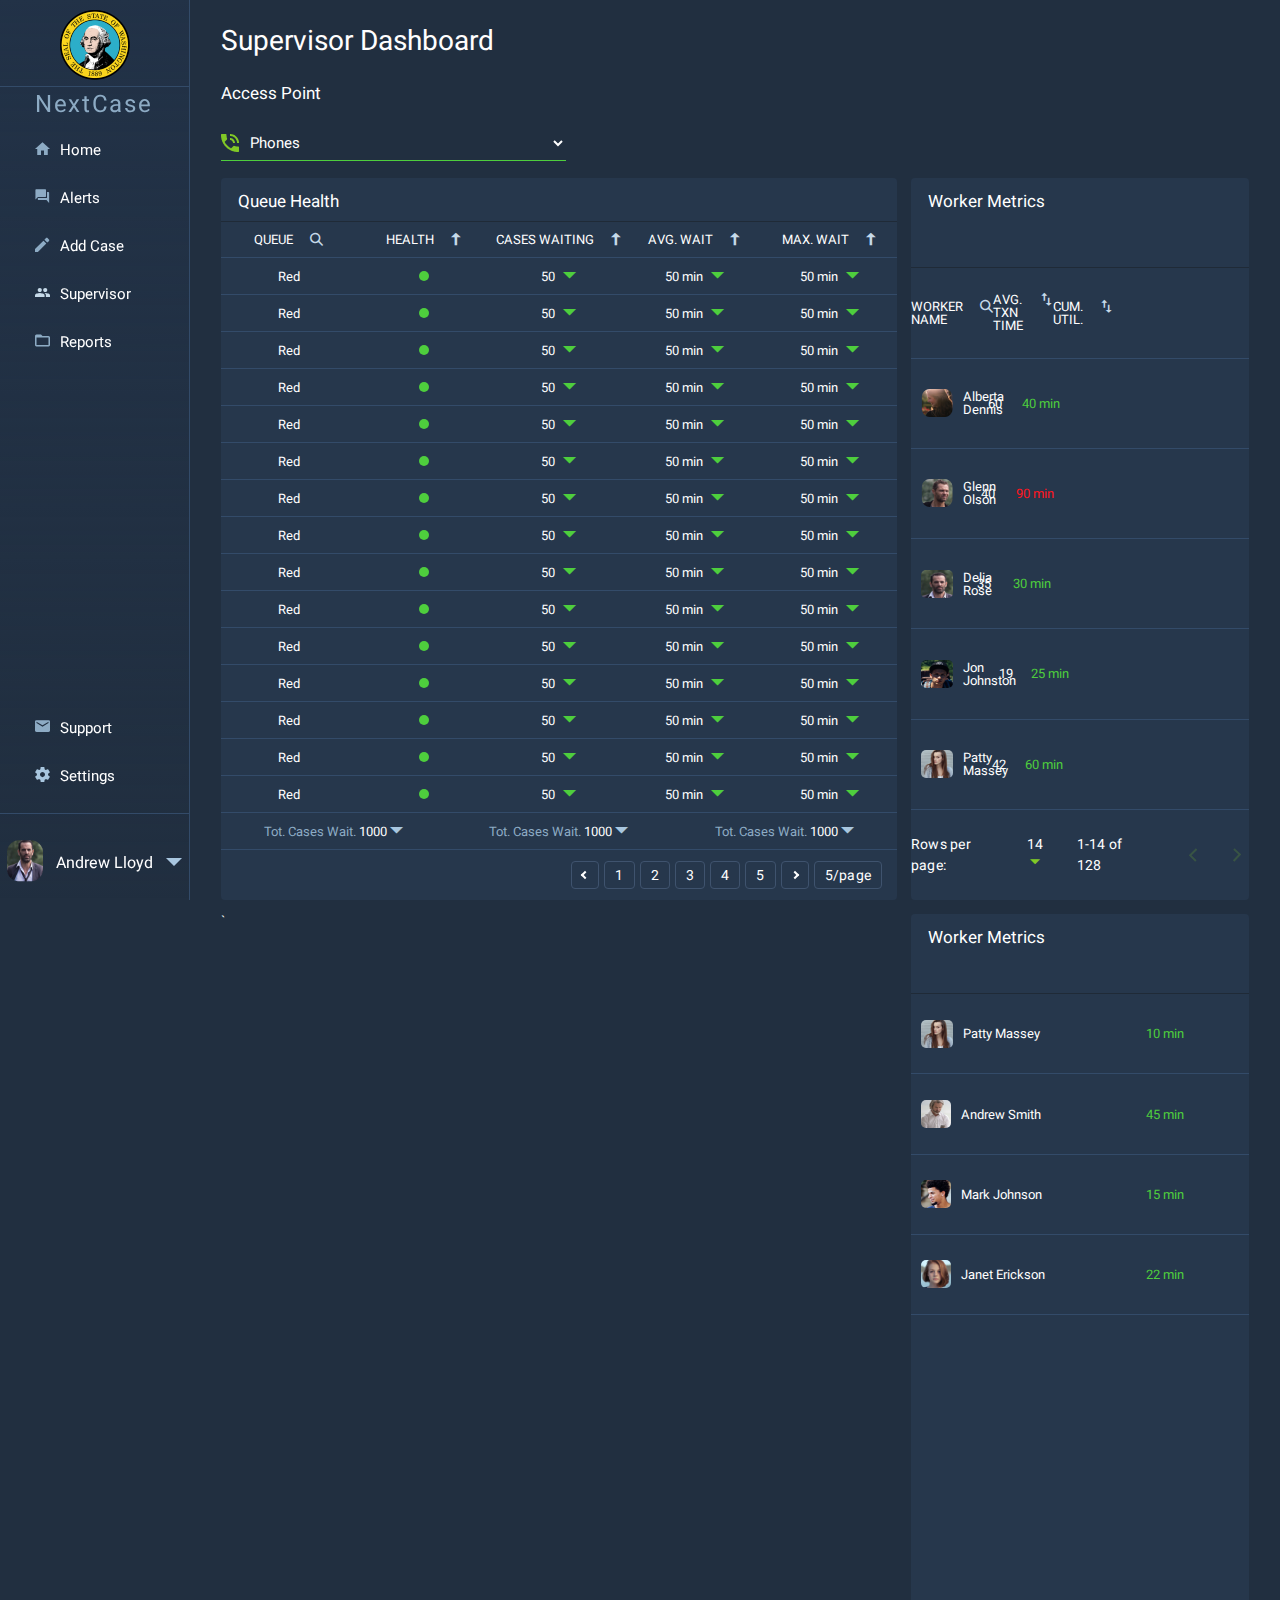
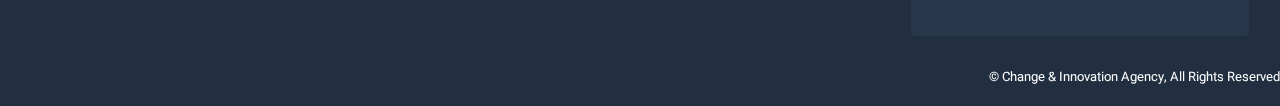
==== dashboard.html @ 998cd58a "start dashboard.html" ====
<!DOCTYPE html>
<html lang="en">

<head>
  <meta charset="UTF-8">
  <meta http-equiv="X-UA-Compatible" content="IE=edge">
  <meta name="viewport" content="width=device-width, initial-scale=1.0">
  <title>HW-6</title>

  <!-- Fonts -->
  <link rel="preconnect" href="https://fonts.gstatic.com">
  <link href="https://fonts.googleapis.com/css2?family=Heebo&display=swap" rel="stylesheet">

  <!-- Style -->
  <link rel="stylesheet" href="css/reset.min.css">
  <link rel="stylesheet" href="css/icons.css">
  <link rel="stylesheet" href="css/style.css">
</head>

<body>
  <div class="wrapper">
    <!-- Aside Start -->
    <aside class="aside">
      <div class="aside__logo">
        <a href="#" class="logo__link"><img src="images/Logo.png" alt="logo"></a>
      </div>
      <nav class="menu">
        <h2 class="menu__tittle">NextCase</h2>
        <!-- Menu Top -->
        <ul class="menu__list menu__top">
          <li class="menu__item">
            <a href="index.html" class="menu__link"><i class="icon-home"></i>home</a>
          </li>
          <li class="menu__item">
            <a href="#" class="menu__link"><i class="icon-alerts"></i>alerts</a>
          </li>
          <li class="menu__item">
            <a href="#" class="menu__link"><i class="icon-case"></i>add case</a>
          </li>
          <li class="menu__item">
            <a href="dashboard.html" class="menu__link"><i class="icon-supervisor"></i>supervisor</a>
          </li>
          <li class="menu__item">
            <a href="#" class="menu__link"><i class="icon-reports"></i>reports</a>
          </li>
        </ul>

        <!-- Menu Bottom -->
        <ul class="menu__list menu__bottom">
          <li class="menu__item">
            <a href="#" class="menu__link"><i class="icon-message"></i>support</a>
          </li>
          <li class="menu__item">
            <a href="#" class="menu__link"><i class="icon-setting"></i>settings</a>
          </li>
        </ul>
      </nav>

      <div class="aside__footer">
        <div class="footer__user-logo"><img src="images/user-logo.png" alt="user-logo"> </div>
        <div class="footer__user-name">Andrew Lloyd</div>
        <div class="footer__bnt"><i class="icon-arrow"></i></div>
      </div>
    </aside>
    <!-- Aside End -->

    <!-- Main Start -->
    <main class="main">
      <h2 class="main__tittle">supervisor dashboard</h2>
      <p class="main__sub-title">Access Point</p>
      <div class="select-wrapper">
        <select class="select-phone" name="select-phone" id="select-phone">
          <option value="none" hidden="">Phones</option>
          <option value="+380676314079">+380676314079</option>
          <option value="+380676314079">+380676314079</option>
          <option value="+380676314079">+380676314079</option>
          <option value="+380676314079">+380676314079</option>
        </select>
      </div>
      <div class="main__inner main__inner--dashboard-html">
        <div class="gueue__health main__table">      
          <div class="table__title">Queue Health</div>
          <div class="table__property">
            <div class="property__item">
              <p class="item__text">QUEUE</p>
              <i class="icon-serch"></i>
            </div>
            <div class="property__item">
              <p class="item__text">health</p>
              <i class="icon-Icon-up"></i>
            </div>
            <div class="property__item">
              <p class="item__text">Cases Waiting</p>
              <i class="icon-Icon-up"></i>
            </div>
            <div class="property__item">
              <p class="item__text">AVG. WAIT</p>
              <i class="icon-Icon-up"></i>
            </div>
            <div class="property__item">
              <p class="item__text">Max. Wait</p>
              <i class="icon-Icon-up"></i>
            </div>
          </div>
          <div class="table__row">
            <div class="row__item">Red</div>
            <div class="row__item"> 
              <div class="circle-color circle-color--green"></div> 
            </div>
            <div class="row__item">
              50
            <i class="icon-arrow icon-arrow--green"></i> 
            </div>
            <div class="row__item">
              50 min
            <i class="icon-arrow icon-arrow--green"></i>
            </div>
            <div class="row__item">
              50 min
            <i class="icon-arrow icon-arrow--green"></i>
            </div>
          </div>
          <div class="table__row">
            <div class="row__item">Red</div>
            <div class="row__item"> 
              <div class="circle-color circle-color--green"></div> 
            </div>
            <div class="row__item">
              50
            <i class="icon-arrow icon-arrow--green"></i> 
            </div>
            <div class="row__item">
              50 min
            <i class="icon-arrow icon-arrow--green"></i>
            </div>
            <div class="row__item">
              50 min
            <i class="icon-arrow icon-arrow--green"></i>
            </div>
          </div>
          <div class="table__row">
            <div class="row__item">Red</div>
            <div class="row__item"> 
              <div class="circle-color circle-color--green"></div> 
            </div>
            <div class="row__item">
              50
            <i class="icon-arrow icon-arrow--green"></i> 
            </div>
            <div class="row__item">
              50 min
            <i class="icon-arrow icon-arrow--green"></i>
            </div>
            <div class="row__item">
              50 min
            <i class="icon-arrow icon-arrow--green"></i>
            </div>
          </div>
          <div class="table__row">
            <div class="row__item">Red</div>
            <div class="row__item"> 
              <div class="circle-color circle-color--green"></div> 
            </div>
            <div class="row__item">
              50
            <i class="icon-arrow icon-arrow--green"></i> 
            </div>
            <div class="row__item">
              50 min
            <i class="icon-arrow icon-arrow--green"></i>
            </div>
            <div class="row__item">
              50 min
            <i class="icon-arrow icon-arrow--green"></i>
            </div>
          </div>
          <div class="table__row">
            <div class="row__item">Red</div>
            <div class="row__item"> 
              <div class="circle-color circle-color--green"></div> 
            </div>
            <div class="row__item">
              50
            <i class="icon-arrow icon-arrow--green"></i> 
            </div>
            <div class="row__item">
              50 min
            <i class="icon-arrow icon-arrow--green"></i>
            </div>
            <div class="row__item">
              50 min
            <i class="icon-arrow icon-arrow--green"></i>
            </div>
          </div>
          <div class="table__row">
            <div class="row__item">Red</div>
            <div class="row__item"> 
              <div class="circle-color circle-color--green"></div> 
            </div>
            <div class="row__item">
              50
            <i class="icon-arrow icon-arrow--green"></i> 
            </div>
            <div class="row__item">
              50 min
            <i class="icon-arrow icon-arrow--green"></i>
            </div>
            <div class="row__item">
              50 min
            <i class="icon-arrow icon-arrow--green"></i>
            </div>
          </div>
          <div class="table__row">
            <div class="row__item">Red</div>
            <div class="row__item"> 
              <div class="circle-color circle-color--green"></div> 
            </div>
            <div class="row__item">
              50
            <i class="icon-arrow icon-arrow--green"></i> 
            </div>
            <div class="row__item">
              50 min
            <i class="icon-arrow icon-arrow--green"></i>
            </div>
            <div class="row__item">
              50 min
            <i class="icon-arrow icon-arrow--green"></i>
            </div>
          </div>
          <div class="table__row">
            <div class="row__item">Red</div>
            <div class="row__item"> 
              <div class="circle-color circle-color--green"></div> 
            </div>
            <div class="row__item">
              50
            <i class="icon-arrow icon-arrow--green"></i> 
            </div>
            <div class="row__item">
              50 min
            <i class="icon-arrow icon-arrow--green"></i>
            </div>
            <div class="row__item">
              50 min
            <i class="icon-arrow icon-arrow--green"></i>
            </div>
          </div>
          <div class="table__row">
            <div class="row__item">Red</div>
            <div class="row__item"> 
              <div class="circle-color circle-color--green"></div> 
            </div>
            <div class="row__item">
              50
            <i class="icon-arrow icon-arrow--green"></i> 
            </div>
            <div class="row__item">
              50 min
            <i class="icon-arrow icon-arrow--green"></i>
            </div>
            <div class="row__item">
              50 min
            <i class="icon-arrow icon-arrow--green"></i>
            </div>
          </div>
          <div class="table__row">
            <div class="row__item">Red</div>
            <div class="row__item"> 
              <div class="circle-color circle-color--green"></div> 
            </div>
            <div class="row__item">
              50
            <i class="icon-arrow icon-arrow--green"></i> 
            </div>
            <div class="row__item">
              50 min
            <i class="icon-arrow icon-arrow--green"></i>
            </div>
            <div class="row__item">
              50 min
            <i class="icon-arrow icon-arrow--green"></i>
            </div>
          </div>
          <div class="table__row">
            <div class="row__item">Red</div>
            <div class="row__item"> 
              <div class="circle-color circle-color--green"></div> 
            </div>
            <div class="row__item">
              50
            <i class="icon-arrow icon-arrow--green"></i> 
            </div>
            <div class="row__item">
              50 min
            <i class="icon-arrow icon-arrow--green"></i>
            </div>
            <div class="row__item">
              50 min
            <i class="icon-arrow icon-arrow--green"></i>
            </div>
          </div>
          <div class="table__row">
            <div class="row__item">Red</div>
            <div class="row__item"> 
              <div class="circle-color circle-color--green"></div> 
            </div>
            <div class="row__item">
              50
            <i class="icon-arrow icon-arrow--green"></i> 
            </div>
            <div class="row__item">
              50 min
            <i class="icon-arrow icon-arrow--green"></i>
            </div>
            <div class="row__item">
              50 min
            <i class="icon-arrow icon-arrow--green"></i>
            </div>
          </div>
          <div class="table__row">
            <div class="row__item">Red</div>
            <div class="row__item"> 
              <div class="circle-color circle-color--green"></div> 
            </div>
            <div class="row__item">
              50
            <i class="icon-arrow icon-arrow--green"></i> 
            </div>
            <div class="row__item">
              50 min
            <i class="icon-arrow icon-arrow--green"></i>
            </div>
            <div class="row__item">
              50 min
            <i class="icon-arrow icon-arrow--green"></i>
            </div>
          </div>
          <div class="table__row">
            <div class="row__item">Red</div>
            <div class="row__item"> 
              <div class="circle-color circle-color--green"></div> 
            </div>
            <div class="row__item">
              50
            <i class="icon-arrow icon-arrow--green"></i> 
            </div>
            <div class="row__item">
              50 min
            <i class="icon-arrow icon-arrow--green"></i>
            </div>
            <div class="row__item">
              50 min
            <i class="icon-arrow icon-arrow--green"></i>
            </div>
          </div>
          <div class="table__row">
            <div class="row__item">Red</div>
            <div class="row__item"> 
              <div class="circle-color circle-color--green"></div> 
            </div>
            <div class="row__item">
              50
            <i class="icon-arrow icon-arrow--green"></i> 
            </div>
            <div class="row__item">
              50 min
            <i class="icon-arrow icon-arrow--green"></i>
            </div>
            <div class="row__item">
              50 min
            <i class="icon-arrow icon-arrow--green"></i>
            </div>
          </div>
          <div class="table__row table__row--bottom-property">
            <div class="row__item">
              <span class="property-color">Tot. Cases Wait.</span>  
              1000
              <i class="icon-arrow"></i>
            </div>
            <div class="row__item">
              <span class="property-color">Tot. Cases Wait.</span>  
              1000
              <i class="icon-arrow"></i>
            </div>
            <div class="row__item">
              <span class="property-color">Tot. Cases Wait.</span>  
              1000
              <i class="icon-arrow"></i>
            </div>
          </div>
          <div class="table__footer">
            <div class="footer__pages">
              <div class="footer__page">
                <div class="page__arrow page__arrow--left"></div> 
              </div>
              <div class="footer__page">1</div>
              <div class="footer__page">2</div>
              <div class="footer__page">3</div>
              <div class="footer__page">4</div>
              <div class="footer__page">5</div>
              <div class="footer__page">
                <div class="page__arrow page__arrow--right"></div> 
              </div>
              <div class="footer__page">5/page</div>
            </div>
          </div>
        </div>

        <div class="main__metrics main__table main__metrics--dashboard-html">
          <div class="table__title">Worker Metrics</div>
          <div class="table__property table__property--more-items">
            <div class="property__item">
              <p class="item__text">WORKER NAME</p>
              <i class="icon-serch"></i>
            </div>
            <div class="property__item">
              <p class="item__text">AVG. TXN TIME</p>
              <i class="icon-sort"></i>
            </div>
            <div class="property__item">
              <p class="item__text">CUM. UTIL.</p>
              <i class="icon-sort"></i>
            </div>
          </div>
          <div class="table__row table__row--more-items">
            <div class="row__item row__item--user-logo">
              <img src="images/user-logo2.png" alt="user-logo">
              Alberta Dennis
            </div>
            <div class="row__item">60</div>
            <div class="row__item row__item--more-btn row__item--color-green">
              40 min
              <i class="icon-more-btn"></i>
            </div>
          </div>
          <div class="table__row table__row--more-items">
            <div class="row__item row__item--user-logo">
              <img src="images/user-logo3.png" alt="user-logo">
              Glenn Olson
            </div>
            <div class="row__item">40</div>
            <div class="row__item row__item--more-btn row__item--color-green row__item--color-error">
              90 min
              <i class="icon-more-btn"></i>
            </div>
          </div>
          <div class="table__row table__row--more-items">
            <div class="row__item row__item--user-logo">
              <img src="images/user-logo4.png" alt="user-logo">
              Delia Rose
            </div>
            <div class="row__item">35</div>
            <div class="row__item row__item--more-btn row__item--color-green">
              30 min
              <i class="icon-more-btn"></i>
            </div>
          </div>
          <div class="table__row table__row--more-items">
            <div class="row__item row__item--user-logo">
              <img src="images/user-logo5.png" alt="user-logo">
              Jon Johnston
            </div>
            <div class="row__item">19</div>
            <div class="row__item row__item--more-btn row__item--color-green">
              25 min
              <i class="icon-more-btn"></i>
            </div>
          </div>
          <div class="table__row table__row--more-items">
            <div class="row__item row__item--user-logo">
              <img src="images/user-logo6.png" alt="user-logo">
              Patty Massey
            </div>
            <div class="row__item">42</div>
            <div class="row__item row__item--more-btn row__item--color-green">
              60 min
              <i class="icon-more-btn"></i>
            </div>
          </div>
          
          <div class="table__footer">
            <div class="rows-page">Rows per page:</div>
            <div class="num-rows-page">
              14
              <i class="icon-arrow icon-arrow--color"></i>
            </div>
            <div class="page-of">1-14 of 128</div>
            <div class="prev-btn"></div>
            <div class="next-btn"></div>
          </div>
        </div>`

        <div class="main__workers main__table">
          <div class="table__title">Worker Metrics</div>
          <div class="table__row table__row--less-items">
            <div class="row__item row__item--user-logo">
              <img src="images/user-logo6.png" alt="user-logo">
              Patty Massey
            </div>
            <div class="row__item row__item--more-btn row__item--color-green">
              10 min
              <i class="icon-more-btn"></i>
            </div>
          </div>
          <div class="table__row table__row--less-items">
            <div class="row__item row__item--user-logo">
              <img src="images/user-logo7.png" alt="user-logo">
              Andrew Smith
            </div>
            <div class="row__item row__item--more-btn row__item--color-green">
              45 min
              <i class="icon-more-btn"></i>
            </div>
          </div>
          <div class="table__row table__row--less-items">
            <div class="row__item row__item--user-logo">
              <img src="images/user-logo8.png" alt="user-logo">
              Mark Johnson
            </div>
            <div class="row__item row__item--more-btn row__item--color-green">
              15 min
              <i class="icon-more-btn"></i>
            </div>
          </div>
          <div class="table__row table__row--less-items">
            <div class="row__item row__item--user-logo">
              <img src="images/user-logo9.png" alt="user-logo">
              Janet Erickson
            </div>
            <div class="row__item row__item--more-btn row__item--color-green">
              22 min
              <i class="icon-more-btn"></i>
            </div>
          </div>
        </div>
        

      </div>

    </main>
    <!-- Main End -->
    <div class="footer">
      <p class="footer__copyright">&copy; Change & Innovation Agency, All Rights Reserved</p>
    </div>
  </div>

  <script src="script/script.js"></script>
</body>

</html>
---- css/icons.css ----
@font-face {
  font-family: 'icomoon';
  src:  url('../fonts/icomoon.eot?vpp9i1');
  src:  url('../fonts/icomoon.eot?vpp9i1#iefix') format('embedded-opentype'),
    url('../fonts/icomoon.ttf?vpp9i1') format('truetype'),
    url('../fonts/icomoon.woff?vpp9i1') format('woff'),
    url('../fonts/icomoon.svg?vpp9i1#icomoon') format('svg');
  font-weight: normal;
  font-style: normal;
  font-display: block;
}

[class^="icon-"], [class*=" icon-"] {
  /* use !important to prevent issues with browser extensions that change fonts */
  font-family: 'icomoon' !important;
  speak: never;
  font-style: normal;
  font-weight: normal;
  font-variant: normal;
  text-transform: none;
  line-height: 1;

  /* Better Font Rendering =========== */
  -webkit-font-smoothing: antialiased;
  -moz-osx-font-smoothing: grayscale;
}

.icon-arrow-bot .path1:before {
  content: "\e90c";
  color: rgb(129, 201, 38);
}
.icon-arrow-bot .path2:before {
  content: "\e90d";
  margin-left: -1.22265625em;
  color: rgb(37, 54, 75);
}
.icon-arrow-bot .path3:before {
  content: "\e90e";
  margin-left: -1.22265625em;
  color: rgb(129, 201, 38);
}
.icon-arrow-up .path1:before {
  content: "\e90f";
  color: rgb(255, 21, 31);
}
.icon-arrow-up .path2:before {
  content: "\e910";
  margin-left: -1.22265625em;
  color: rgb(37, 54, 75);
}
.icon-arrow-up .path3:before {
  content: "\e911";
  margin-left: -1.22265625em;
  color: rgb(255, 21, 31);
}
.icon-Icon-up:before {
  content: "\e90b";
  color: #c5d9e8;
}
.icon-alerts:before {
  content: "\e900";
  color: #8dabc4;
}
.icon-arrow:before {
  content: "\e901";
  color: #a8c6df;
}
.icon-case:before {
  content: "\e902";
  color: #8dabc4;
}
.icon-home:before {
  content: "\e903";
  color: #8dabc4;
}
.icon-message:before {
  content: "\e904";
  color: #8dabc4;
}
.icon-more-btn:before {
  content: "\e905";
  color: #a8c6df;
}
.icon-reports:before {
  content: "\e906";
  color: #8dabc4;
}
.icon-serch:before {
  content: "\e907";
  color: #c5d9e8;
}
.icon-setting:before {
  content: "\e908";
  color: #a8c6df;
}
.icon-sort:before {
  content: "\e909";
  color: #c5d9e8;
}
.icon-supervisor:before {
  content: "\e90a";
  color: #c5d9e8;
}
---- css/style.css ----
* {
  box-sizing: border-box;
  list-style: none;
  text-decoration: none;
  margin: 0;
  padding: 0;
  font-family: Heebo, sans-serif;
  font-weight: normal;
  color: #fff;
  font-size: 13px;
}

img {
  max-width: 100%;
}

body {
  background: #000;
}

.wrapper {
  max-width: 1420px;
  margin: 0 auto;
}

.aside {
  width: 190px;
  height: 100vh;
  display: flex;
  flex-direction: column;
  justify-content: space-between;
  position: fixed;
  background: linear-gradient(360deg, rgba(34, 50, 71, 0.0001) 0%, #223247 100%);
  border-right: 1px solid #334b69;
}

.aside__logo {
  display: flex;
  justify-content: center;
  width: 100%;
  height: 87px;
  border-bottom: 1px solid #334b69;
  margin-bottom: 9px;
}

.logo__link {
  display: grid;
  padding: 10px 0;
}

.menu {
  height: 100%;
  display: flex;
  flex-direction: column;
  padding-left: 35px;
  border-bottom: 1px solid #334b69;
  margin-bottom: 11px;
}

.menu__top {
  flex-grow: 1;
}

.menu__tittle {
  font-size: 24px;
  color: #8dabc4;
  line-height: 17px;
  letter-spacing: 1.7px;
  margin-bottom: 26px;
}

.menu__item {
  font-size: 15px;
  line-height: 22px;
  color: #ECF5FD;
  text-transform: capitalize;
  margin-bottom: 26px;
  position: relative;
}
.menu__item::before {
  content: "";
  display: block;
  position: absolute;
  top: 0;
  left: -35px;
  width: 3px;
  height: 100%;
  background: transparent;
  transition: background 0.2s ease-in-out;
}
.menu__item:hover::before {
  background: #0093ee;
}

.menu__link i {
  margin-right: 10px;
}
.menu__link:hover, .menu__link:hover i::before {
  color: #0093ee;
}

.aside__footer {
  display: flex;
  justify-content: space-around;
  align-items: center;
  padding: 15px 0;
}

.footer__bnt {
  cursor: pointer;
}

.main {
  background: #000;
  margin-left: 190px;
  padding: 31px;
}

.main__tittle {
  font-size: 28px;
  line-height: 22px;
  color: #FFFEFE;
  text-transform: capitalize;
  margin-bottom: 30px;
}

.main__inner {
  display: grid;
  grid-template: 1fr 1fr/3fr 1fr;
  grid-gap: 14px;
}

.main__table {
  display: grid;
  background: #26374c;
  border-radius: 4px;
}

.table__title {
  font-size: 17px;
  line-height: 22px;
  text-align: left;
  text-transform: capitalize;
  border-bottom: 1px solid #1F2A37;
  padding: 13px 0 8px 17px;
}

.table__row,
.table__property {
  display: grid;
  grid-template-columns: repeat(5, 1fr);
  justify-items: center;
  align-items: center;
  cursor: pointer;
  border-bottom: 1px solid #334b69;
  padding: 11px 0;
}

.property__item {
  display: flex;
  text-transform: uppercase;
}

.item__text {
  margin-right: 17px;
}

.table__row {
  position: relative;
}
.table__row::before {
  content: "";
  display: block;
  position: absolute;
  top: 0;
  left: 0px;
  width: 3px;
  height: 100%;
  background: transparent;
}
.table__row:hover {
  background: #212f40;
}
.table__row:hover::before {
  background: #0093ee;
}
.table__row:hover .row__item--more-btn > i {
  display: block;
}

.row-item {
  position: relative;
}

.row__item--more-btn {
  position: relative;
}
.row__item--more-btn i {
  display: none;
  position: absolute;
  top: 0;
  right: -30px;
}

.table__footer {
  display: flex;
  justify-content: flex-end;
  align-items: center;
  margin-right: 10px;
  font-size: 14px;
  line-height: 21px;
  letter-spacing: 0.25px;
  padding: 11px 0;
}

.rows-page {
  margin-right: 30px;
}

.page-of {
  margin-right: 50px;
}

.icon-arrow--color {
  position: relative;
  margin-right: 40px;
}
.icon-arrow--color::before {
  color: #81c926;
  font-size: 10px;
  position: absolute;
  top: 0;
  left: 3px;
}

.prev-btn,
.next-btn {
  width: 10px;
  height: 10px;
  border: 2px solid rgba(129, 201, 38, 0.2);
  transform: rotate(45deg);
  border-top: transparent;
  border-right: transparent;
  cursor: pointer;
}
.prev-btn:hover,
.next-btn:hover {
  border-color: #81c926;
}

.next-btn {
  margin-left: 30px;
  transform: rotate(-137deg);
}

.main__health {
  grid-template: repeat(9, 1fr)/1fr;
}

.main__metrics {
  grid-column: 1/3;
  grid-template: repeat(8, 1fr)/1fr;
}

.main__workers {
  grid-template: repeat(9, 1fr)/1fr;
}

.table__property--more-items,
.table__row--more-items {
  grid-template-columns: repeat(7, 1fr);
}

.row__item--user-logo {
  display: flex;
  justify-self: start;
  align-items: center;
  margin-left: 10px;
}
.row__item--user-logo img {
  margin-right: 10px;
  border-radius: 5px;
}

.row__item--color-blue {
  color: #0093ee;
}

.row__item--color-green {
  color: #4ece3d;
}

.row__item--color-error {
  color: #ff151f;
}

.table__row--less-items {
  grid-template-columns: repeat(2, 1fr);
}

.footer__copyright {
  position: relative;
  right: 0;
  bottom: 0;
  font-size: 13px;
  line-height: 19px;
  text-align: right;
  margin-bottom: 20px;
}

body,
.main {
  background: #212f40;
}

.gueue__health {
  grid-template: auto;
}

.main__sub-title {
  font-size: 17px;
  line-height: 22px;
  margin-bottom: 21px;
}

.select-wrapper {
  position: relative;
}
.select-wrapper::before {
  content: "";
  position: absolute;
  top: 8px;
  left: 0;
  display: block;
  width: 18px;
  height: 18px;
  background-image: url(../images/phone-logo.png);
  background-size: cover;
}

.select-phone {
  width: 345px;
  background: transparent;
  outline: none;
  border: none;
  border-bottom: 1px solid #4ece3d;
  margin-bottom: 17px;
  padding: 5px;
  padding-left: 25px;
  position: relative;
  font-size: 15px;
  line-height: 22px;
}
.select-phone option {
  background: #212f40;
}

.circle-color {
  width: 10px;
  height: 10px;
  border-radius: 50%;
}

.circle-color--green {
  background: #4ece3d;
}

.circle-color--yellow {
  background: #faca00;
}

.circle-color--red {
  background: #ff151f;
}

.icon-arrow--green {
  margin-left: 5px;
}
.icon-arrow--green::before {
  color: #4ece3d;
}

.table__row--bottom-property {
  grid-template-columns: repeat(3, 1fr);
}

.property-color {
  color: #8dabc4;
}

.footer__pages {
  display: flex;
}

.footer__page {
  display: flex;
  justify-content: center;
  align-items: center;
  min-width: 28px;
  height: 28px;
  border: 1px solid #3F536E;
  box-sizing: border-box;
  border-radius: 4px;
  margin-right: 5px;
  padding: 0 10px;
  cursor: pointer;
}
.footer__page:hover, .footer__page:hover .page__arrow {
  color: #0093ee;
  border-color: #0093ee;
}

.page__arrow {
  width: 6px;
  height: 6px;
  border: 2px solid #fff;
  border-right: none;
  border-bottom: none;
}

.page__arrow--left {
  transform: rotate(-45deg);
}

.page__arrow--right {
  transform: rotate(135deg);
}

.main__metrics--dashboard-html {
  grid-column: auto;
}

.main__inner--dashboard-html {
  grid-template: 1fr 1fr/2fr 1fr;
}
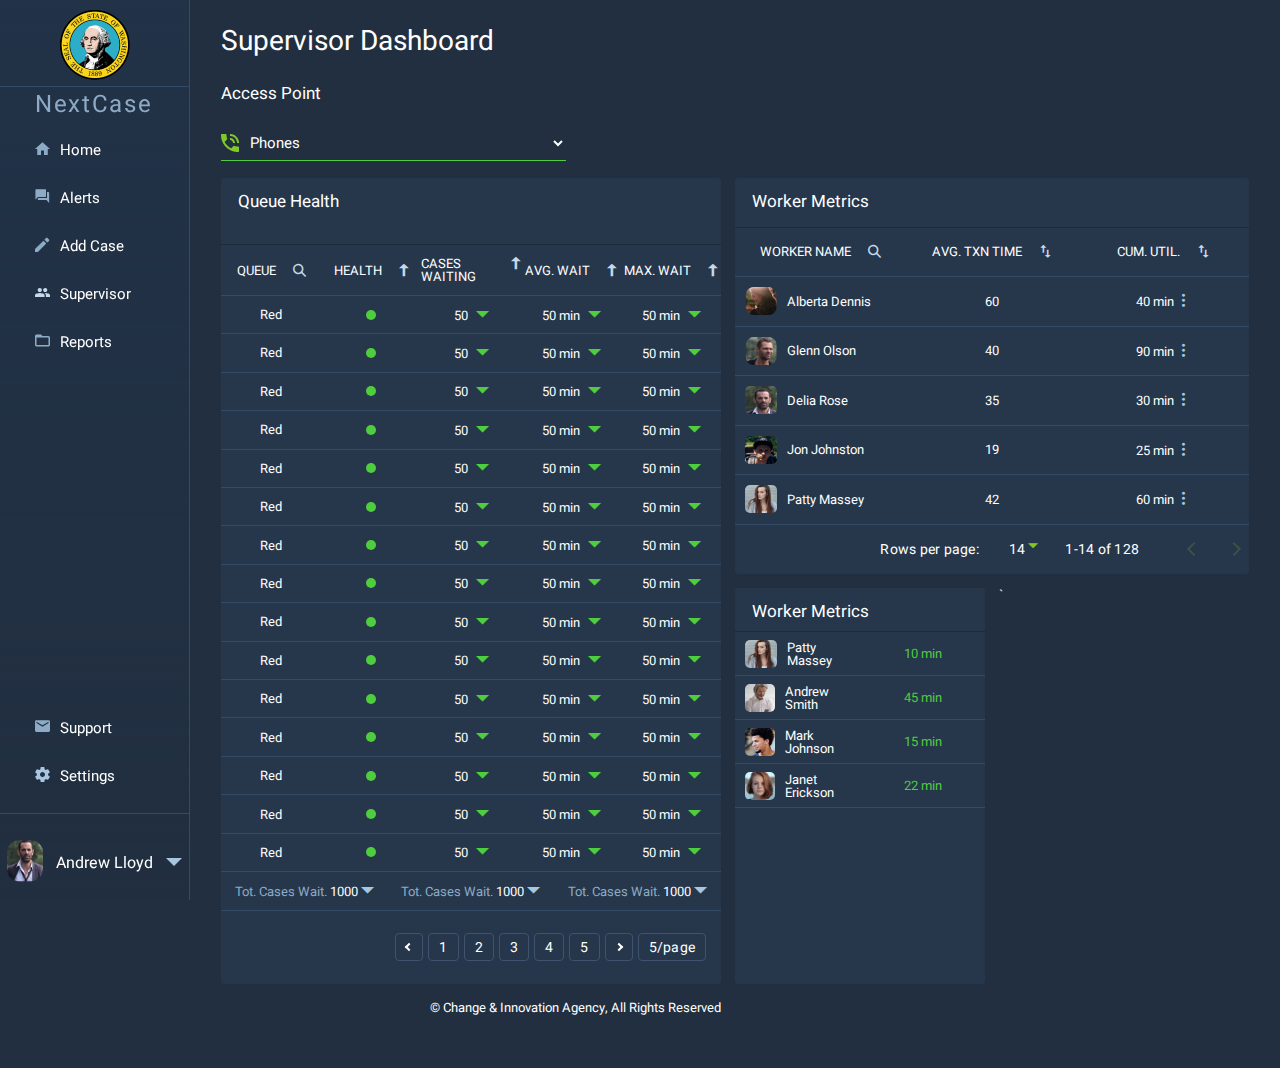
==== commit 5aba4675: "fix grid table dashboard.html" ====
--- a/dashboard.html
+++ b/dashboard.html
@@ -78,7 +78,7 @@
         </select>
       </div>
       <div class="main__inner main__inner--dashboard-html">
-        <div class="gueue__health main__table">      
+        <div class="gueue__health main__table gueue__health--dashboard-html">      
           <div class="table__title">Queue Health</div>
           <div class="table__property">
             <div class="property__item">
@@ -409,7 +409,7 @@
 
         <div class="main__metrics main__table main__metrics--dashboard-html">
           <div class="table__title">Worker Metrics</div>
-          <div class="table__property table__property--more-items">
+          <div class="table__property">
             <div class="property__item">
               <p class="item__text">WORKER NAME</p>
               <i class="icon-serch"></i>
@@ -423,57 +423,57 @@
               <i class="icon-sort"></i>
             </div>
           </div>
-          <div class="table__row table__row--more-items">
+          <div class="table__row">
             <div class="row__item row__item--user-logo">
               <img src="images/user-logo2.png" alt="user-logo">
               Alberta Dennis
             </div>
             <div class="row__item">60</div>
-            <div class="row__item row__item--more-btn row__item--color-green">
+            <div class="row__item">
               40 min
               <i class="icon-more-btn"></i>
             </div>
           </div>
-          <div class="table__row table__row--more-items">
+          <div class="table__row">
             <div class="row__item row__item--user-logo">
               <img src="images/user-logo3.png" alt="user-logo">
               Glenn Olson
             </div>
             <div class="row__item">40</div>
-            <div class="row__item row__item--more-btn row__item--color-green row__item--color-error">
+            <div class="row__item">
               90 min
               <i class="icon-more-btn"></i>
             </div>
           </div>
-          <div class="table__row table__row--more-items">
+          <div class="table__row">
             <div class="row__item row__item--user-logo">
               <img src="images/user-logo4.png" alt="user-logo">
               Delia Rose
             </div>
             <div class="row__item">35</div>
-            <div class="row__item row__item--more-btn row__item--color-green">
+            <div class="row__item">
               30 min
               <i class="icon-more-btn"></i>
             </div>
           </div>
-          <div class="table__row table__row--more-items">
+          <div class="table__row">
             <div class="row__item row__item--user-logo">
               <img src="images/user-logo5.png" alt="user-logo">
               Jon Johnston
             </div>
             <div class="row__item">19</div>
-            <div class="row__item row__item--more-btn row__item--color-green">
+            <div class="row__item">
               25 min
               <i class="icon-more-btn"></i>
             </div>
           </div>
-          <div class="table__row table__row--more-items">
+          <div class="table__row">
             <div class="row__item row__item--user-logo">
               <img src="images/user-logo6.png" alt="user-logo">
               Patty Massey
             </div>
             <div class="row__item">42</div>
-            <div class="row__item row__item--more-btn row__item--color-green">
+            <div class="row__item">
               60 min
               <i class="icon-more-btn"></i>
             </div>
@@ -491,7 +491,7 @@
           </div>
         </div>`
 
-        <div class="main__workers main__table">
+        <div class="main__workers main__table main__workers----dashboard-html">
           <div class="table__title">Worker Metrics</div>
           <div class="table__row table__row--less-items">
             <div class="row__item row__item--user-logo">
@@ -535,14 +535,14 @@
           </div>
         </div>
         
-
+        <div class="footer">
+          <p class="footer__copyright">&copy; Change & Innovation Agency, All Rights Reserved</p>
+        </div>
       </div>
 
     </main>
     <!-- Main End -->
-    <div class="footer">
-      <p class="footer__copyright">&copy; Change & Innovation Agency, All Rights Reserved</p>
-    </div>
+    
   </div>
 
   <script src="script/script.js"></script>
--- a/css/style.css
+++ b/css/style.css
@@ -153,7 +153,6 @@
   align-items: center;
   cursor: pointer;
   border-bottom: 1px solid #334b69;
-  padding: 11px 0;
 }
 
 .property__item {
@@ -427,9 +426,22 @@
 }
 
 .main__metrics--dashboard-html {
-  grid-column: auto;
+  grid-column: 2/4;
+  grid-row: 1/2;
+}
+.main__metrics--dashboard-html .table__property,
+.main__metrics--dashboard-html .table__row {
+  grid-template-columns: repeat(3, 1fr);
 }
 
 .main__inner--dashboard-html {
-  grid-template: 1fr 1fr/2fr 1fr;
+  grid-template: 1fr 1fr/2fr 1fr 1fr;
+}
+
+.gueue__health--dashboard-html {
+  grid-row: 1/3;
+}
+
+.main__workers----dashboard-html {
+  grid-row: 2;
 }